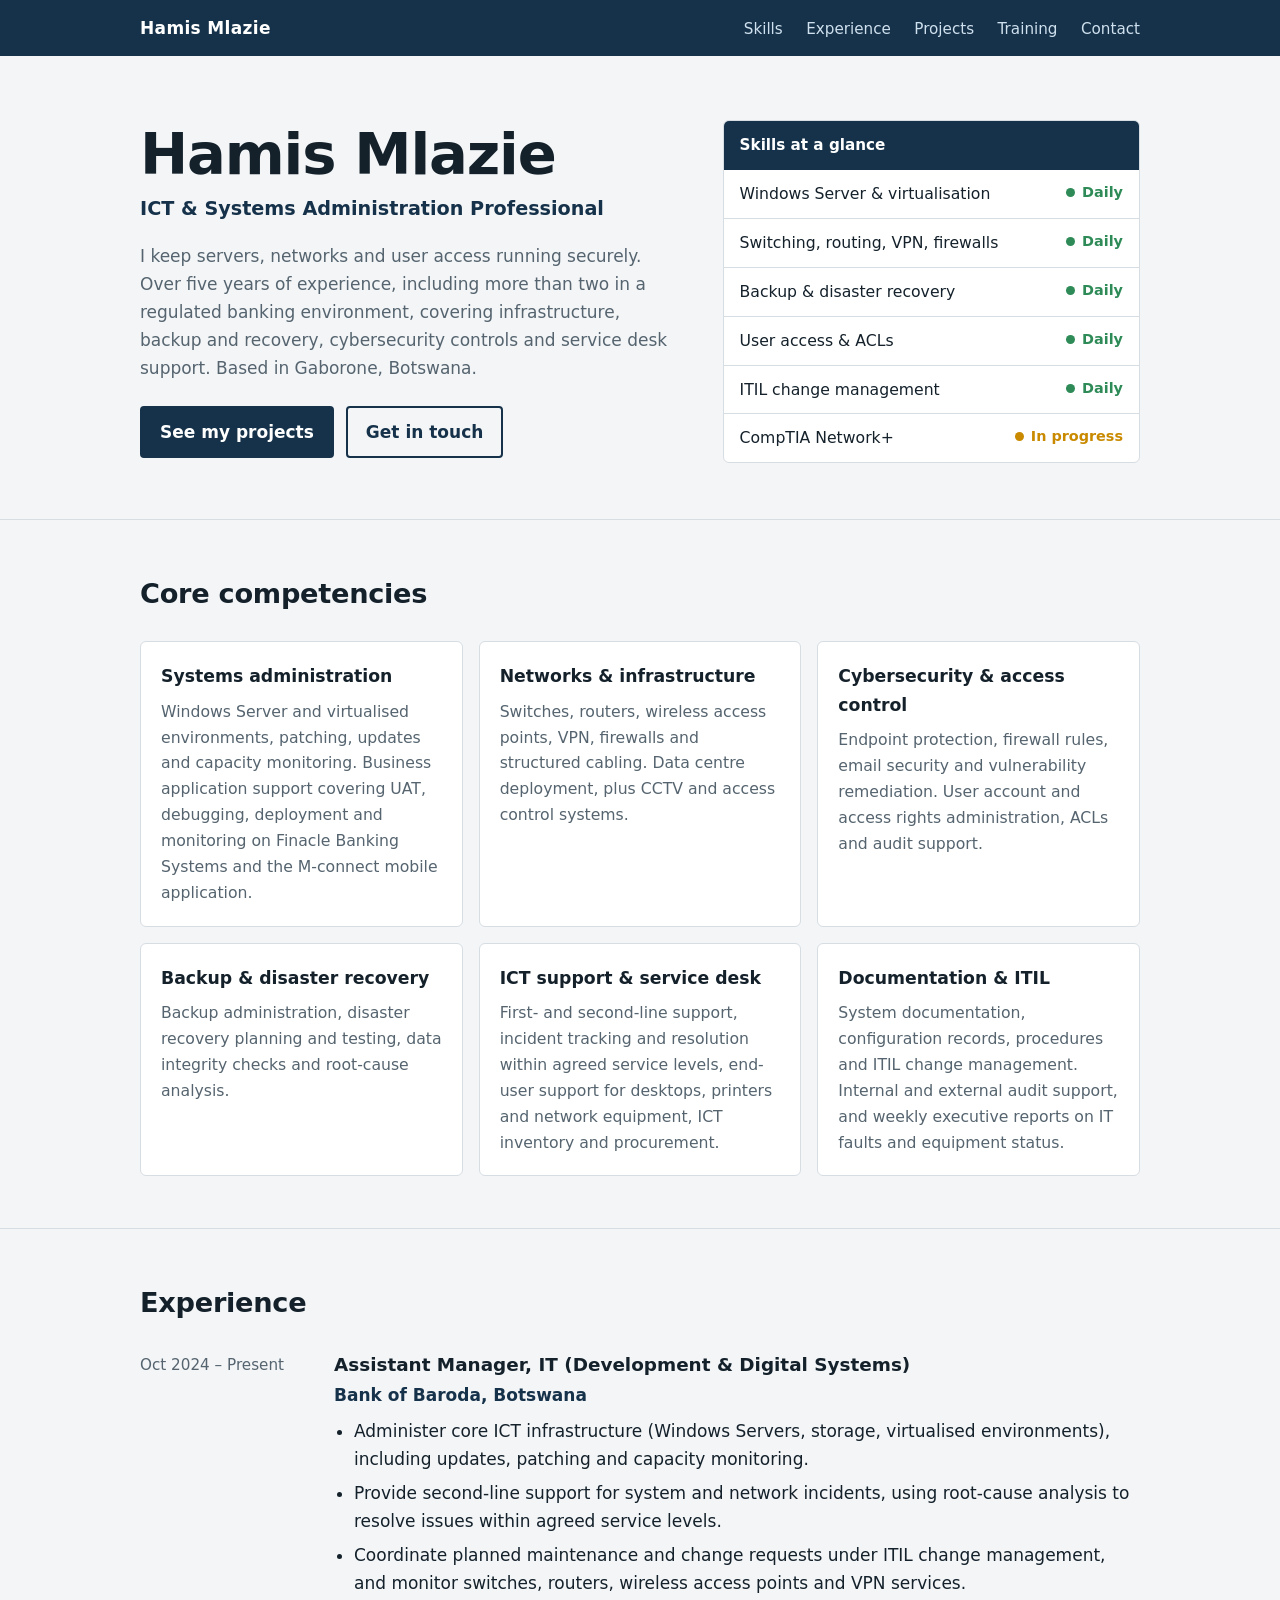
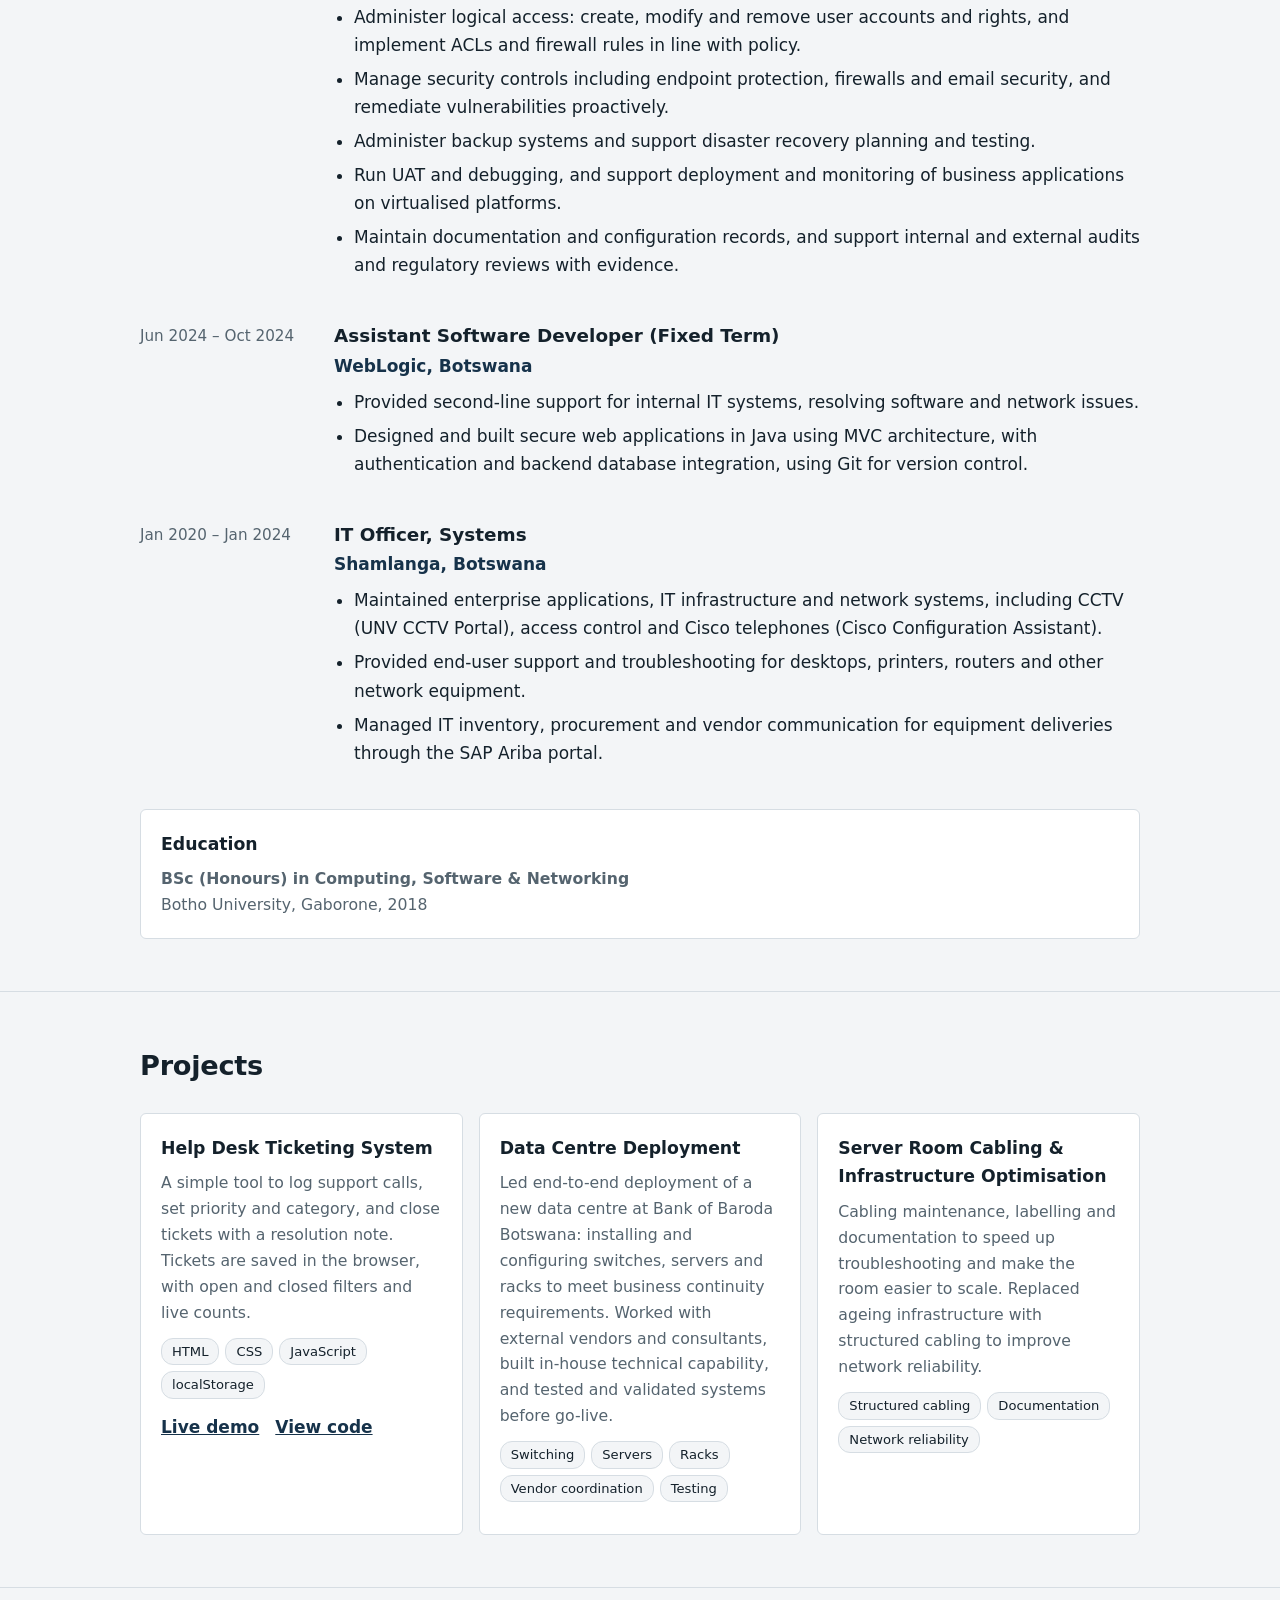
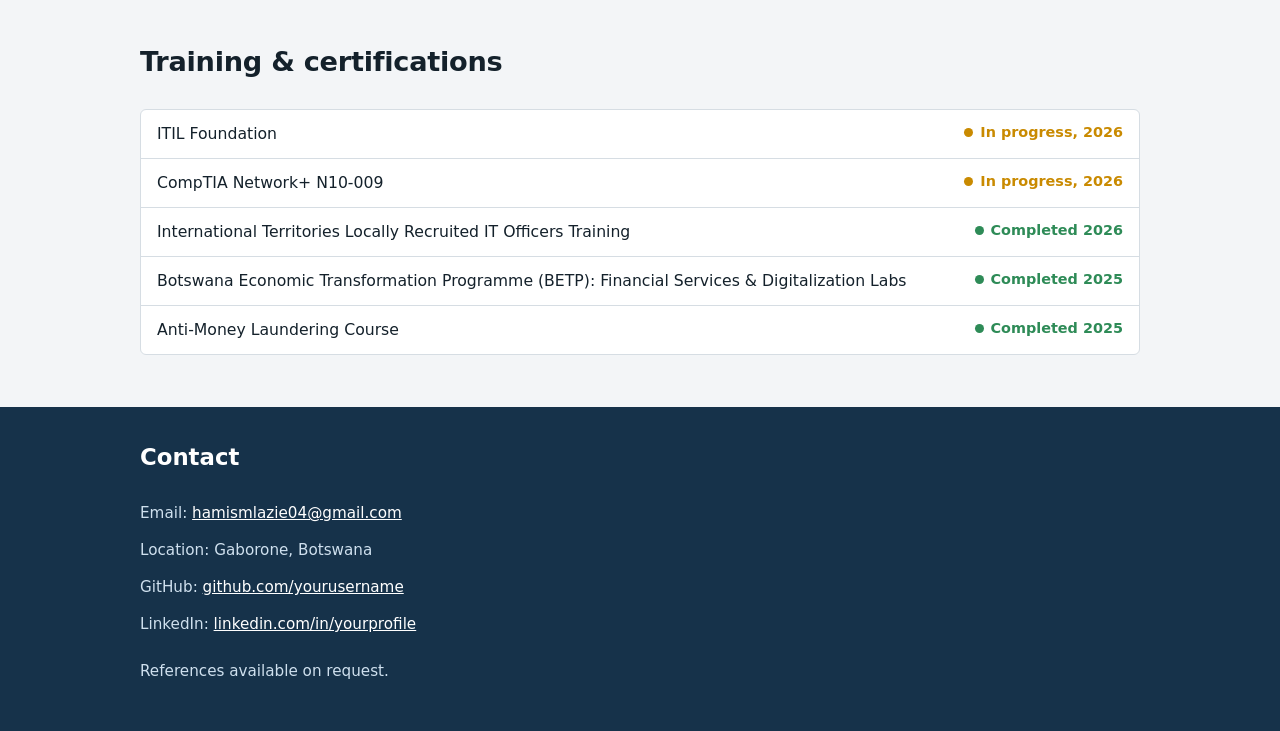
==== Hamismlazie.html @ 5d93ae47 "Rename index.html to Hamismlazie.html" ====
<!DOCTYPE html>
<html lang="en">
<head>
<meta charset="UTF-8">
<meta name="viewport" content="width=device-width, initial-scale=1">
<title>Hamis Mlazie | ICT &amp; Systems Administration</title>
<meta name="description" content="Portfolio of Hamis Mlazie, ICT and systems administration professional in Gaborone, Botswana: servers, networks, cybersecurity and ICT support.">
<link rel="stylesheet" href="style.css">
</head>
<body>

<header class="site">
  <div class="wrap">
    <a class="brand" href="#top">Hamis Mlazie</a>
    <nav aria-label="Main">
      <a href="#skills">Skills</a>
      <a href="#experience">Experience</a>
      <a href="#projects">Projects</a>
      <a href="#learning">Training</a>
      <a href="#contact">Contact</a>
    </nav>
  </div>
</header>

<main id="top">
  <div class="hero">
    <div class="wrap">
      <div>
        <h1>Hamis Mlazie</h1>
        <p class="role">ICT &amp; Systems Administration Professional</p>
        <p>I keep servers, networks and user access running securely. Over five years of experience, including more than two in a regulated banking environment, covering infrastructure, backup and recovery, cybersecurity controls and service desk support. Based in Gaborone, Botswana.</p>
        <div class="btns">
          <a class="btn" href="#projects">See my projects</a>
          <a class="btn alt" href="#contact">Get in touch</a>
        </div>
      </div>
      <aside class="board" aria-label="Skills overview">
        <h2>Skills at a glance</h2>
        <ul>
          <li>Windows Server &amp; virtualisation <span class="state">Daily</span></li>
          <li>Switching, routing, VPN, firewalls <span class="state">Daily</span></li>
          <li>Backup &amp; disaster recovery <span class="state">Daily</span></li>
          <li>User access &amp; ACLs <span class="state">Daily</span></li>
          <li>ITIL change management <span class="state">Daily</span></li>
          <li>CompTIA Network+ <span class="state progress">In progress</span></li>
        </ul>
      </aside>
    </div>
  </div>

  <section id="skills">
    <div class="wrap">
      <h2 class="title">Core competencies</h2>
      <div class="grid">
        <div class="card">
          <h3>Systems administration</h3>
          <p>Windows Server and virtualised environments, patching, updates and capacity monitoring. Business application support covering UAT, debugging, deployment and monitoring on Finacle Banking Systems and the M-connect mobile application.</p>
        </div>
        <div class="card">
          <h3>Networks &amp; infrastructure</h3>
          <p>Switches, routers, wireless access points, VPN, firewalls and structured cabling. Data centre deployment, plus CCTV and access control systems.</p>
        </div>
        <div class="card">
          <h3>Cybersecurity &amp; access control</h3>
          <p>Endpoint protection, firewall rules, email security and vulnerability remediation. User account and access rights administration, ACLs and audit support.</p>
        </div>
        <div class="card">
          <h3>Backup &amp; disaster recovery</h3>
          <p>Backup administration, disaster recovery planning and testing, data integrity checks and root-cause analysis.</p>
        </div>
        <div class="card">
          <h3>ICT support &amp; service desk</h3>
          <p>First- and second-line support, incident tracking and resolution within agreed service levels, end-user support for desktops, printers and network equipment, ICT inventory and procurement.</p>
        </div>
        <div class="card">
          <h3>Documentation &amp; ITIL</h3>
          <p>System documentation, configuration records, procedures and ITIL change management. Internal and external audit support, and weekly executive reports on IT faults and equipment status.</p>
        </div>
      </div>
    </div>
  </section>

  <section id="experience">
    <div class="wrap">
      <h2 class="title">Experience</h2>

      <div class="job">
        <div class="when">Oct 2024 – Present</div>
        <div>
          <h3>Assistant Manager, IT (Development &amp; Digital Systems)</h3>
          <p class="org">Bank of Baroda, Botswana</p>
          <ul>
            <li>Administer core ICT infrastructure (Windows Servers, storage, virtualised environments), including updates, patching and capacity monitoring.</li>
            <li>Provide second-line support for system and network incidents, using root-cause analysis to resolve issues within agreed service levels.</li>
            <li>Coordinate planned maintenance and change requests under ITIL change management, and monitor switches, routers, wireless access points and VPN services.</li>
            <li>Administer logical access: create, modify and remove user accounts and rights, and implement ACLs and firewall rules in line with policy.</li>
            <li>Manage security controls including endpoint protection, firewalls and email security, and remediate vulnerabilities proactively.</li>
            <li>Administer backup systems and support disaster recovery planning and testing.</li>
            <li>Run UAT and debugging, and support deployment and monitoring of business applications on virtualised platforms.</li>
            <li>Maintain documentation and configuration records, and support internal and external audits and regulatory reviews with evidence.</li>
          </ul>
        </div>
      </div>

      <div class="job">
        <div class="when">Jun 2024 – Oct 2024</div>
        <div>
          <h3>Assistant Software Developer (Fixed Term)</h3>
          <p class="org">WebLogic, Botswana</p>
          <ul>
            <li>Provided second-line support for internal IT systems, resolving software and network issues.</li>
            <li>Designed and built secure web applications in Java using MVC architecture, with authentication and backend database integration, using Git for version control.</li>
          </ul>
        </div>
      </div>

      <div class="job">
        <div class="when">Jan 2020 – Jan 2024</div>
        <div>
          <h3>IT Officer, Systems</h3>
          <p class="org">Shamlanga, Botswana</p>
          <ul>
            <li>Maintained enterprise applications, IT infrastructure and network systems, including CCTV (UNV CCTV Portal), access control and Cisco telephones (Cisco Configuration Assistant).</li>
            <li>Provided end-user support and troubleshooting for desktops, printers, routers and other network equipment.</li>
            <li>Managed IT inventory, procurement and vendor communication for equipment deliveries through the SAP Ariba portal.</li>
          </ul>
        </div>
      </div>

      <div class="card">
        <h3>Education</h3>
        <p><strong>BSc (Honours) in Computing, Software &amp; Networking</strong><br>Botho University, Gaborone, 2018</p>
      </div>
    </div>
  </section>

  <section id="projects">
    <div class="wrap">
      <h2 class="title">Projects</h2>
      <div class="grid">

        <article class="card project">
          <h3>Help Desk Ticketing System</h3>
          <p>A simple tool to log support calls, set priority and category, and close tickets with a resolution note. Tickets are saved in the browser, with open and closed filters and live counts.</p>
          <div class="tags"><span>HTML</span><span>CSS</span><span>JavaScript</span><span>localStorage</span></div>
          <div class="links">
            <a href="ticketing-system/">Live demo</a>
            <a href="https://github.com/yourusername/yourusername.github.io/tree/main/ticketing-system">View code</a>
          </div>
        </article>

        <article class="card project">
          <h3>Data Centre Deployment</h3>
          <p>Led end-to-end deployment of a new data centre at Bank of Baroda Botswana: installing and configuring switches, servers and racks to meet business continuity requirements. Worked with external vendors and consultants, built in-house technical capability, and tested and validated systems before go-live.</p>
          <div class="tags"><span>Switching</span><span>Servers</span><span>Racks</span><span>Vendor coordination</span><span>Testing</span></div>
        </article>

        <article class="card project">
          <h3>Server Room Cabling &amp; Infrastructure Optimisation</h3>
          <p>Cabling maintenance, labelling and documentation to speed up troubleshooting and make the room easier to scale. Replaced ageing infrastructure with structured cabling to improve network reliability.</p>
          <div class="tags"><span>Structured cabling</span><span>Documentation</span><span>Network reliability</span></div>
        </article>

      </div>
    </div>
  </section>

  <section id="learning">
    <div class="wrap">
      <h2 class="title">Training &amp; certifications</h2>
      <div class="board">
        <ul>
          <li>ITIL Foundation <span class="state progress">In progress, 2026</span></li>
          <li>CompTIA Network+ N10-009 <span class="state progress">In progress, 2026</span></li>
          <li>International Territories Locally Recruited IT Officers Training <span class="state">Completed 2026</span></li>
          <li>Botswana Economic Transformation Programme (BETP): Financial Services &amp; Digitalization Labs <span class="state">Completed 2025</span></li>
          <li>Anti-Money Laundering Course <span class="state">Completed 2025</span></li>
        </ul>
      </div>
    </div>
  </section>
</main>

<footer id="contact">
  <div class="wrap">
    <h2 style="margin-top:0;color:#fff">Contact</h2>
    <ul class="contact-list">
      <li>Email: <a href="mailto:hamismlazie04@gmail.com">hamismlazie04@gmail.com</a></li>
      <li>Location: Gaborone, Botswana</li>
      <li>GitHub: <a href="https://github.com/yourusername">github.com/yourusername</a></li>
      <li>LinkedIn: <a href="https://www.linkedin.com/in/yourprofile">linkedin.com/in/yourprofile</a></li>
    </ul>
    <p>References available on request.</p>
  </div>
</footer>

</body>
</html>
---- style.css ----
:root {
  --bg: #f3f5f7; --panel: #ffffff; --ink: #14212b; --muted: #55646f;
  --line: #d6dde3; --navy: #16324a; --navy-ink: #ffffff;
  --ok: #2e8b57; --warn: #c98a00;
  --maxw: 1040px;
}
* { box-sizing: border-box; }
html { scroll-behavior: smooth; scroll-padding-top: 72px; }
body { margin: 0; background: var(--bg); color: var(--ink);
  font: 17px/1.65 "Segoe UI", system-ui, -apple-system, Roboto, sans-serif; }
a { color: var(--navy); }
:focus-visible { outline: 3px solid #f2b705; outline-offset: 2px; }
.wrap { max-width: var(--maxw); margin: 0 auto; padding: 0 20px; }

/* Header */
header.site { position: sticky; top: 0; z-index: 10; background: var(--navy); }
header.site .wrap { display: flex; justify-content: space-between; align-items: center; min-height: 56px; flex-wrap: wrap; }
header.site .brand { color: var(--navy-ink); font-weight: 700; text-decoration: none; letter-spacing: .02em; }
header.site nav a { color: #cfe0ee; text-decoration: none; margin-left: 18px; font-size: .95rem; }
header.site nav a:hover { color: #fff; text-decoration: underline; }

/* Hero */
.hero { padding: 64px 0 56px; }
.hero .wrap { display: grid; grid-template-columns: 1.3fr 1fr; gap: 40px; align-items: center; }
.hero h1 { font-size: clamp(2.4rem, 6vw, 3.6rem); line-height: 1.05; margin: 0 0 8px; letter-spacing: -.02em; }
.hero .role { font-size: 1.2rem; font-weight: 600; color: var(--navy); margin: 0 0 16px; }
.hero p { max-width: 56ch; color: var(--muted); }
.btns { display: flex; gap: 12px; flex-wrap: wrap; margin-top: 24px; }
.btn { display: inline-block; padding: 10px 18px; border-radius: 4px; text-decoration: none;
  border: 2px solid var(--navy); background: var(--navy); color: var(--navy-ink); font-weight: 600; }
.btn.alt { background: transparent; color: var(--navy); }

/* Status board */
.board { background: var(--panel); border: 1px solid var(--line); border-radius: 6px; overflow: hidden; }
.board h2 { margin: 0; padding: 12px 16px; font-size: .95rem; background: var(--navy); color: #fff; font-weight: 600; }
.board ul { list-style: none; margin: 0; padding: 0; }
.board li { display: flex; justify-content: space-between; gap: 12px; padding: 11px 16px; border-top: 1px solid var(--line); font-size: .98rem; }
.board li:first-child { border-top: 0; }
.state { white-space: nowrap; color: var(--ok); font-weight: 600; font-size: .9rem; }
.state::before { content: ""; display: inline-block; width: 9px; height: 9px; border-radius: 50%; background: currentColor; margin-right: 7px; }
.state.progress { color: var(--warn); }

/* Sections */
section { padding: 52px 0; border-top: 1px solid var(--line); }
section h2.title { font-size: 1.7rem; margin: 0 0 24px; letter-spacing: -.01em; }
.grid { display: grid; grid-template-columns: repeat(auto-fit, minmax(290px, 1fr)); gap: 16px; }
.card { background: var(--panel); border: 1px solid var(--line); border-radius: 6px; padding: 20px; }
.card h3 { margin: 0 0 8px; font-size: 1.08rem; }
.card p, .card li { color: var(--muted); font-size: .98rem; margin: 0; }
.card ul { margin: 0; padding-left: 18px; }
.card li { margin-bottom: 6px; }
.tags { display: flex; flex-wrap: wrap; gap: 6px; margin: 12px 0; }
.tags span { font-size: .82rem; padding: 2px 10px; border: 1px solid var(--line); border-radius: 12px; background: var(--bg); color: var(--ink); }

/* Experience timeline */
.job { display: grid; grid-template-columns: 170px 1fr; gap: 24px; padding: 0 0 36px; }
.job .when { color: var(--muted); font-size: .95rem; padding-top: 3px; }
.job h3 { margin: 0; font-size: 1.15rem; }
.job .org { color: var(--navy); font-weight: 600; margin: 0 0 8px; }
.job ul { margin: 0; padding-left: 20px; }
.job li { margin-bottom: 6px; }

/* Projects */
.project .links { margin-top: 14px; display: flex; gap: 16px; flex-wrap: wrap; }
.project .links a { font-weight: 600; }

footer { background: var(--navy); color: #cfe0ee; padding: 32px 0; font-size: .95rem; }
footer a { color: #fff; }
.contact-list { list-style: none; padding: 0; margin: 0; }
.contact-list li { padding: 6px 0; }

@media (max-width: 760px) {
  .hero .wrap { grid-template-columns: 1fr; }
  .job { grid-template-columns: 1fr; gap: 4px; }
  header.site nav a { margin: 0 14px 0 0; }
  header.site nav { padding-bottom: 8px; }
}
@media (prefers-reduced-motion: reduce) { html { scroll-behavior: auto; } }
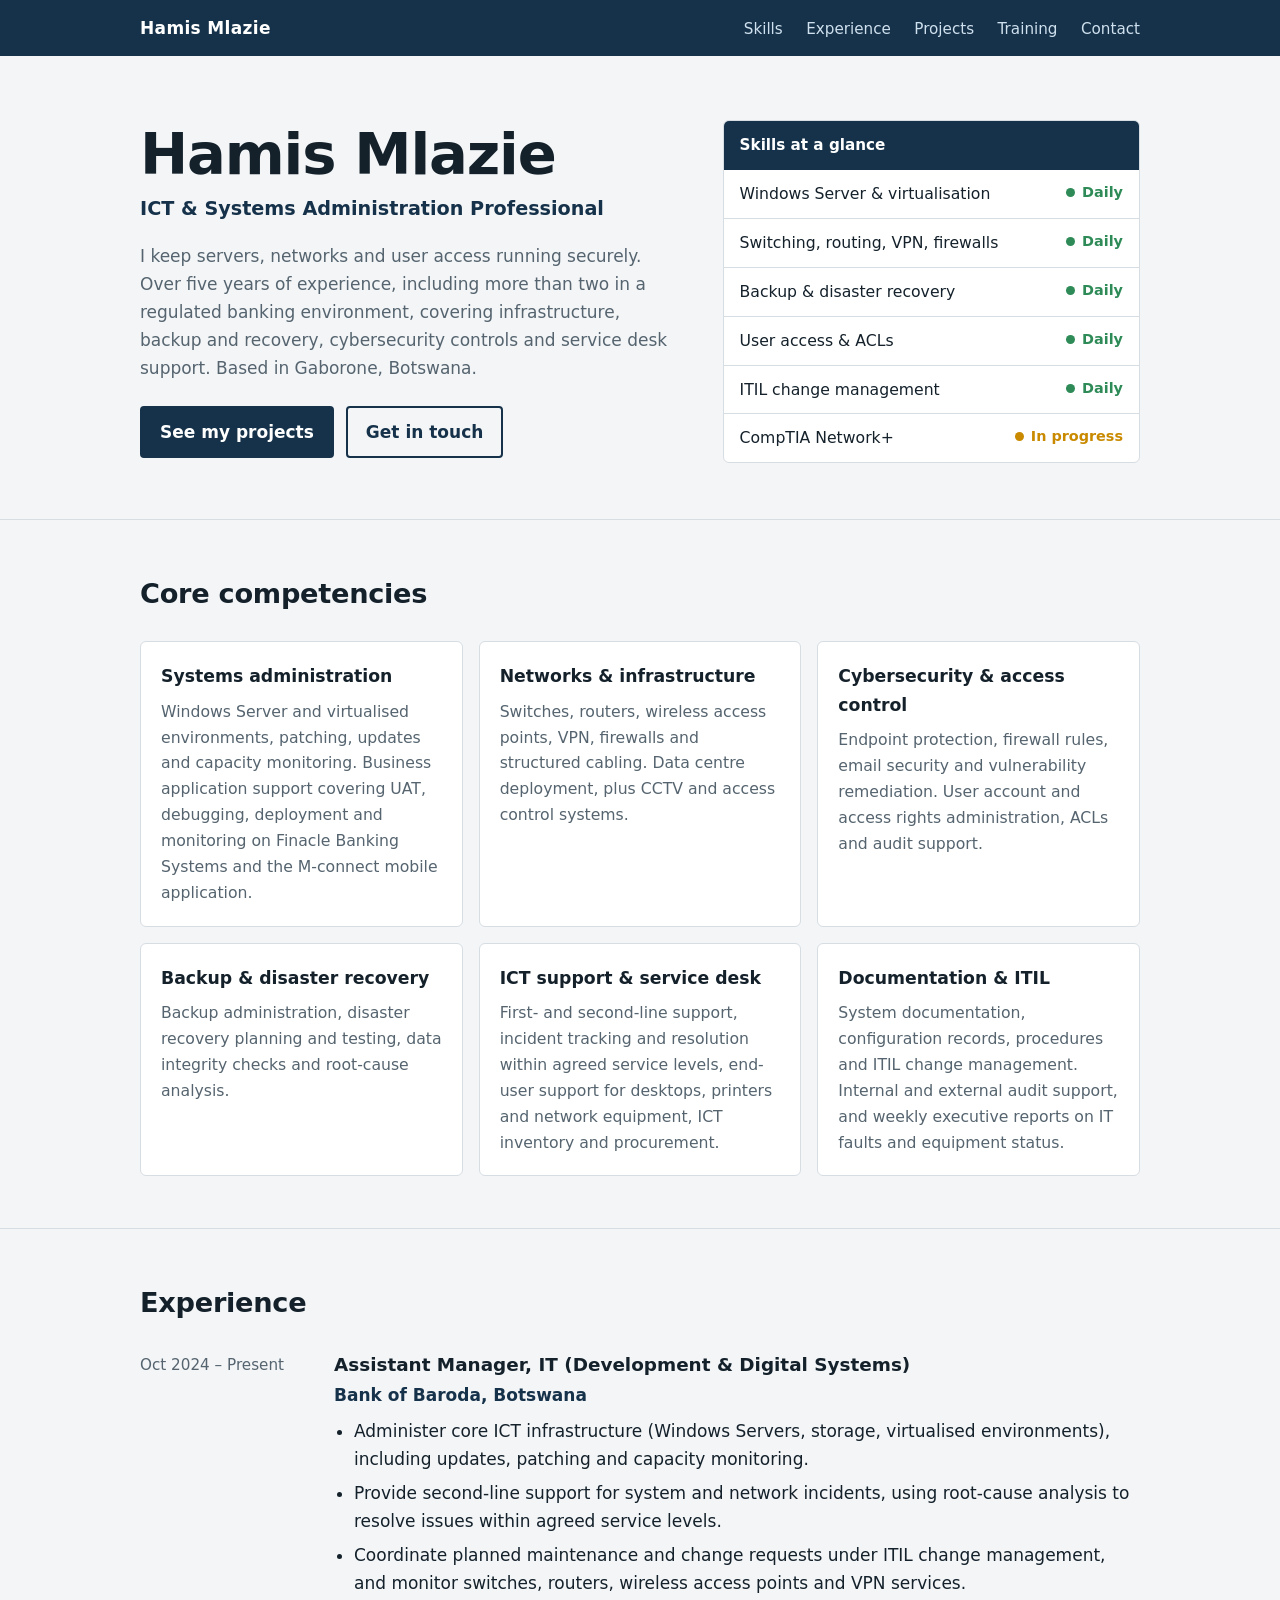
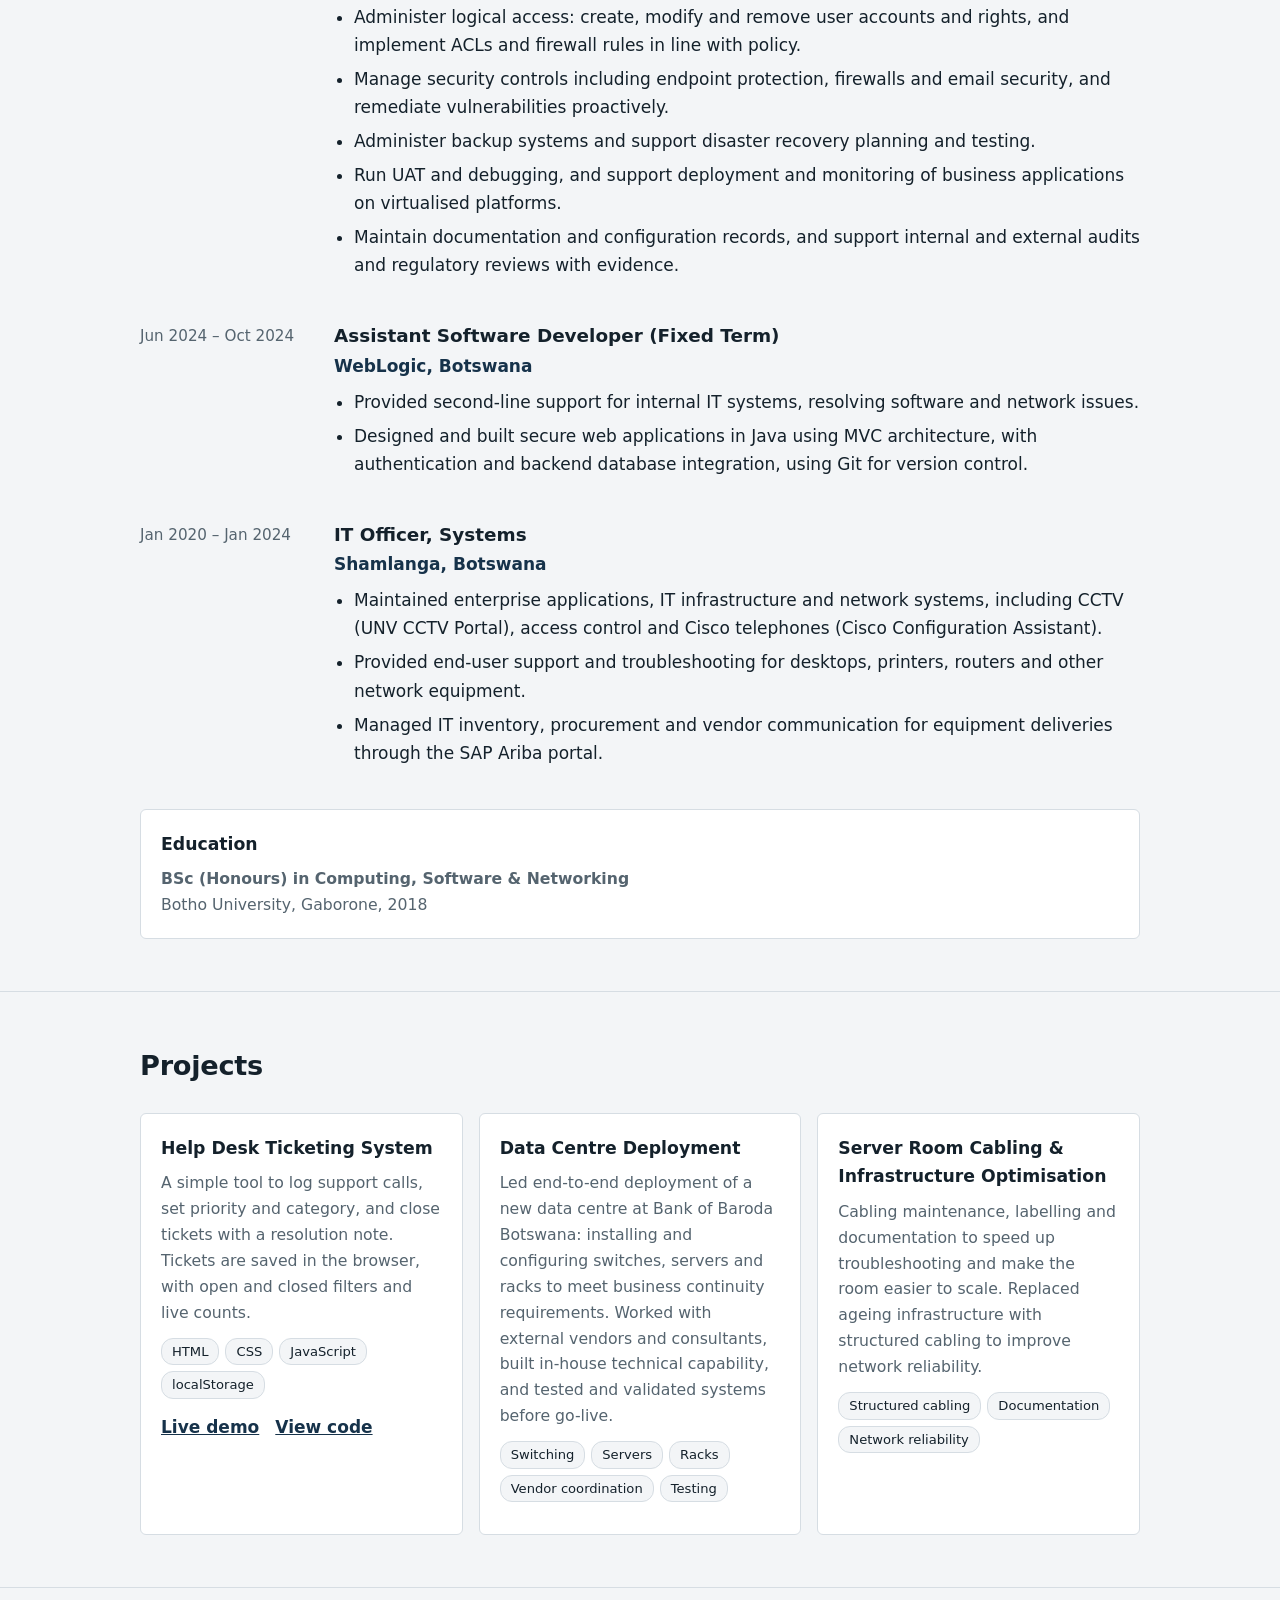
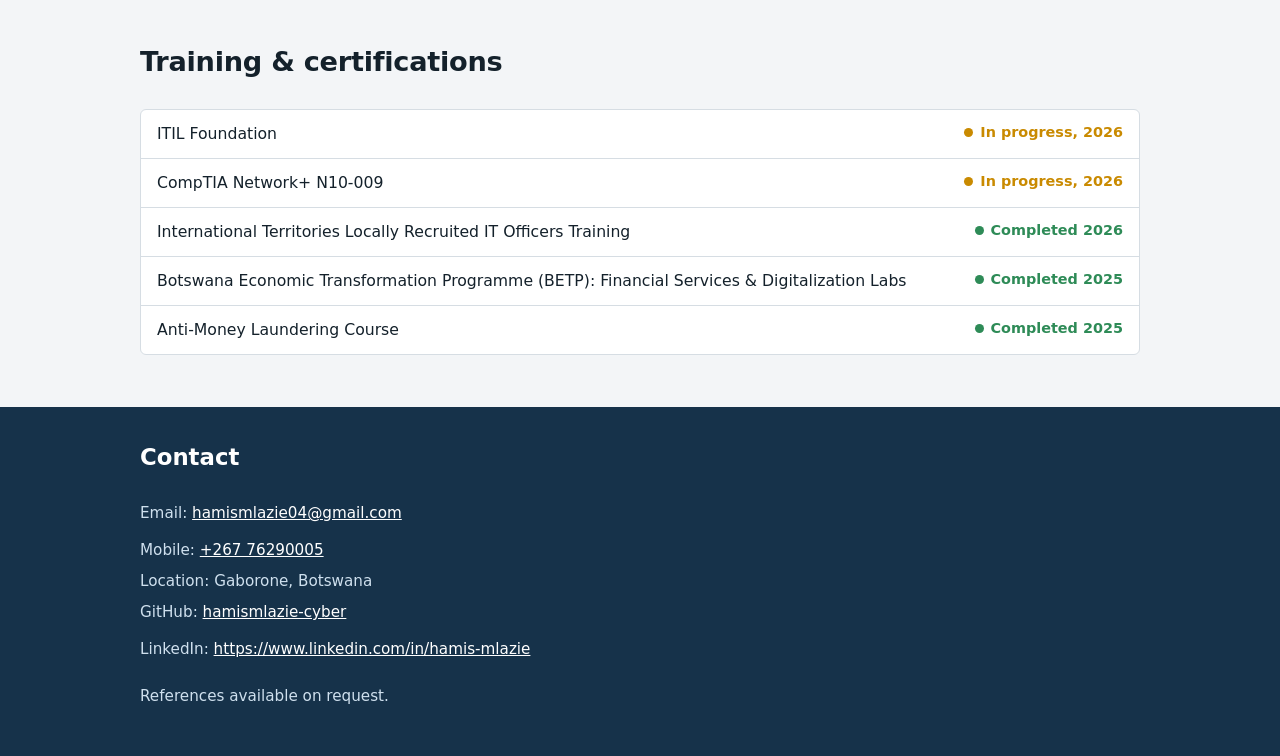
==== commit 5557f7fa: "Update Hamismlazie.html" ====
--- a/Hamismlazie.html
+++ b/Hamismlazie.html
@@ -186,9 +186,10 @@
     <h2 style="margin-top:0;color:#fff">Contact</h2>
     <ul class="contact-list">
       <li>Email: <a href="mailto:hamismlazie04@gmail.com">hamismlazie04@gmail.com</a></li>
+      <li>Mobile: <a href="tel:+26776290005">+267 76290005</a></li
       <li>Location: Gaborone, Botswana</li>
-      <li>GitHub: <a href="https://github.com/yourusername">github.com/yourusername</a></li>
-      <li>LinkedIn: <a href="https://www.linkedin.com/in/yourprofile">linkedin.com/in/yourprofile</a></li>
+      <li>GitHub: <a href="https://github.com/yourusername">hamismlazie-cyber</a></li>
+      <li>LinkedIn: <a href="https://www.linkedin.com/in/yourprofile">https://www.linkedin.com/in/hamis-mlazie</a></li>
     </ul>
     <p>References available on request.</p>
   </div>
